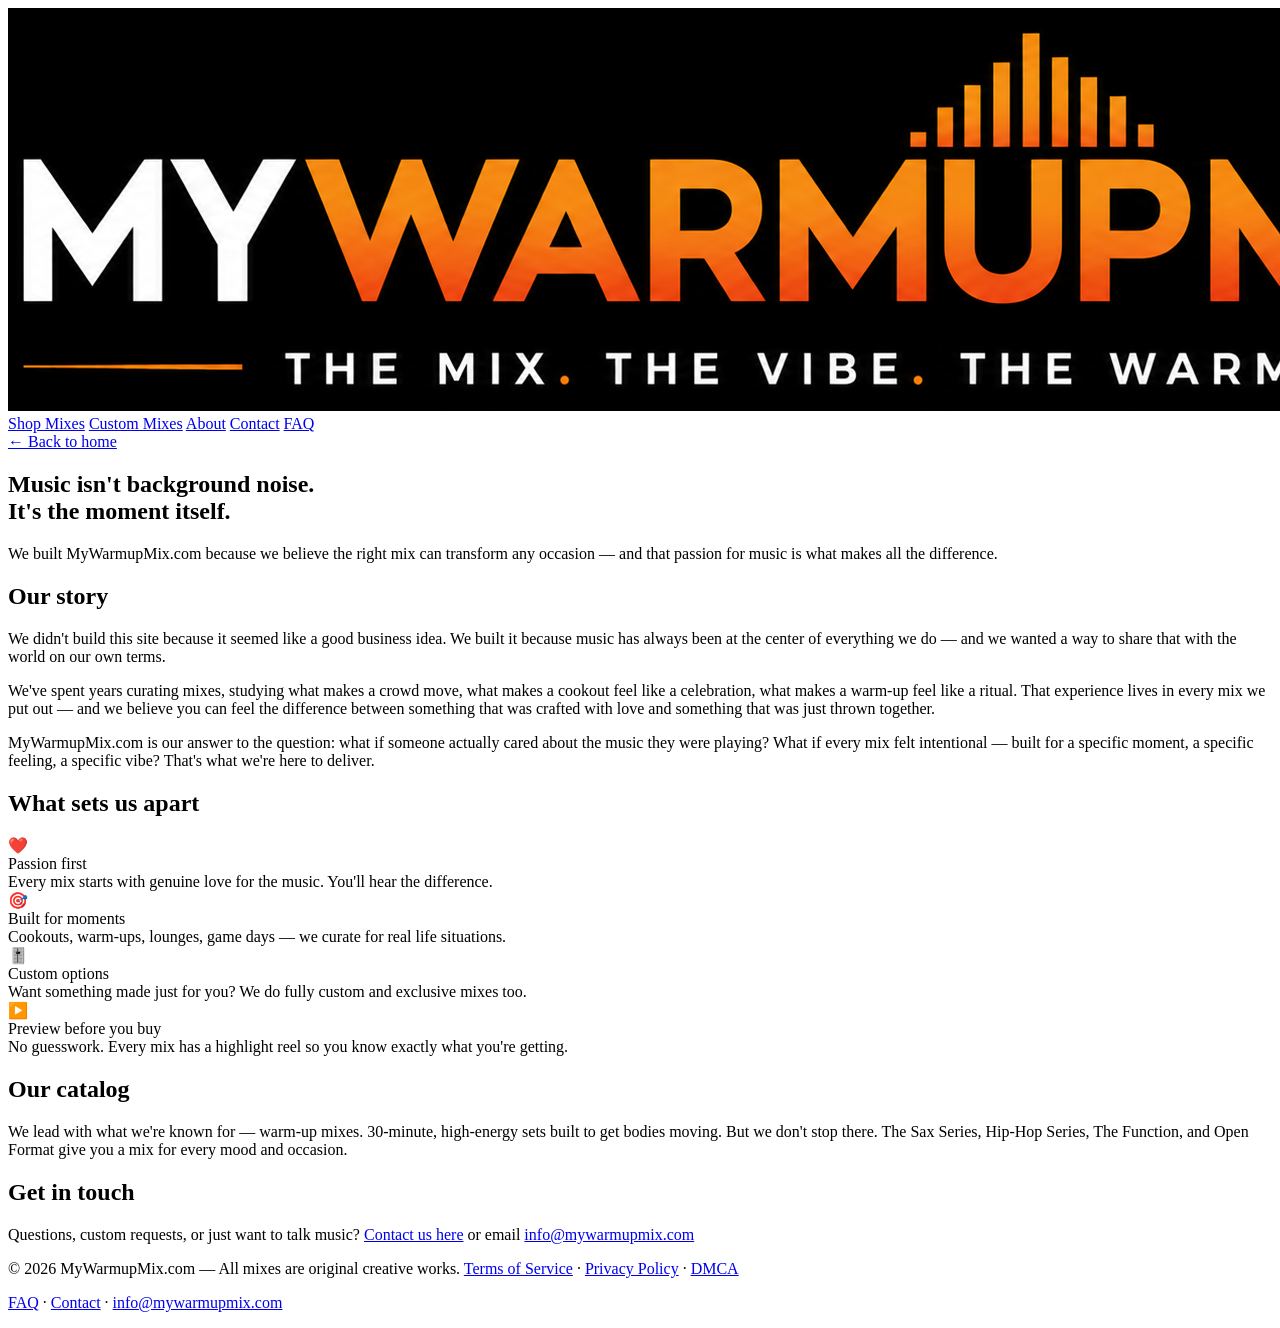
==== about.html @ 6320d059 "Add files via upload" ====
<!DOCTYPE html>
<html lang="en">
<head>
<meta charset="UTF-8">
<meta name="viewport" content="width=device-width, initial-scale=1.0">
<title>About Us — MyWarmupMix.com</title>
<meta name="description" content="Learn about the passion and story behind MyWarmupMix.com — premium DJ mixes built for every occasion.">
<meta name="robots" content="index, follow">
<link rel="canonical" href="https://www.mywarmupmix.com/about.html">
<link rel="stylesheet" href="styles.css">
</head>
<body>
<nav>
  <div class="logo"><a href="/"><img src="MyWarmupMix.png" alt="MyWarmupMix.com"></a></div>
  <div class="nav-links">
    <a href="/" id="nav-home">Shop Mixes</a>
    <a href="/custom.html" id="nav-custom">Custom Mixes</a>
    <a href="/about.html" id="nav-about">About</a>
    <a href="/contact.html" id="nav-contact">Contact</a>
    <a href="/faq.html" id="nav-faq">FAQ</a>
  </div>
</nav>

<div class="doc-page">
  <a class="doc-back" href="/">← Back to home</a>
  <div class="about-hero">
    <h2><span style="color:var(--text)">Music isn't background noise.</span><br><em style="font-style:normal;color:var(--accent)">It's the moment itself.</em></h2>
    <p>We built MyWarmupMix.com because we believe the right mix can transform any occasion — and that passion for music is what makes all the difference.</p>
  </div>
  <h2>Our story</h2>
  <p>We didn't build this site because it seemed like a good business idea. We built it because music has always been at the center of everything we do — and we wanted a way to share that with the world on our own terms.</p>
  <p>We've spent years curating mixes, studying what makes a crowd move, what makes a cookout feel like a celebration, what makes a warm-up feel like a ritual. That experience lives in every mix we put out — and we believe you can feel the difference between something that was crafted with love and something that was just thrown together.</p>
  <p>MyWarmupMix.com is our answer to the question: what if someone actually cared about the music they were playing? What if every mix felt intentional — built for a specific moment, a specific feeling, a specific vibe? That's what we're here to deliver.</p>
  <h2>What sets us apart</h2>
  <div class="about-pillars">
    <div class="pillar"><div class="pillar-icon">❤️</div><div class="pillar-title">Passion first</div><div class="pillar-desc">Every mix starts with genuine love for the music. You'll hear the difference.</div></div>
    <div class="pillar"><div class="pillar-icon">🎯</div><div class="pillar-title">Built for moments</div><div class="pillar-desc">Cookouts, warm-ups, lounges, game days — we curate for real life situations.</div></div>
    <div class="pillar"><div class="pillar-icon">🎚️</div><div class="pillar-title">Custom options</div><div class="pillar-desc">Want something made just for you? We do fully custom and exclusive mixes too.</div></div>
    <div class="pillar"><div class="pillar-icon">▶️</div><div class="pillar-title">Preview before you buy</div><div class="pillar-desc">No guesswork. Every mix has a highlight reel so you know exactly what you're getting.</div></div>
  </div>
  <h2>Our catalog</h2>
  <p>We lead with what we're known for — warm-up mixes. 30-minute, high-energy sets built to get bodies moving. But we don't stop there. The Sax Series, Hip-Hop Series, The Function, and Open Format give you a mix for every mood and occasion.</p>
  <h2>Get in touch</h2>
  <p>Questions, custom requests, or just want to talk music? <a href="/contact.html">Contact us here</a> or email <a href="mailto:info@mywarmupmix.com">info@mywarmupmix.com</a></p>
</div>

<div class="toast" id="toast"></div>
<footer>
  <p>© 2026 MyWarmupMix.com — All mixes are original creative works. <a href="/terms.html">Terms of Service</a> · <a href="/privacy.html">Privacy Policy</a> · <a href="/dmca.html">DMCA</a></p>
  <p><a href="/faq.html">FAQ</a> · <a href="/contact.html">Contact</a> · <a href="mailto:info@mywarmupmix.com">info@mywarmupmix.com</a></p>
</footer>
<script src="scripts.js"></script>
</body>
</html>
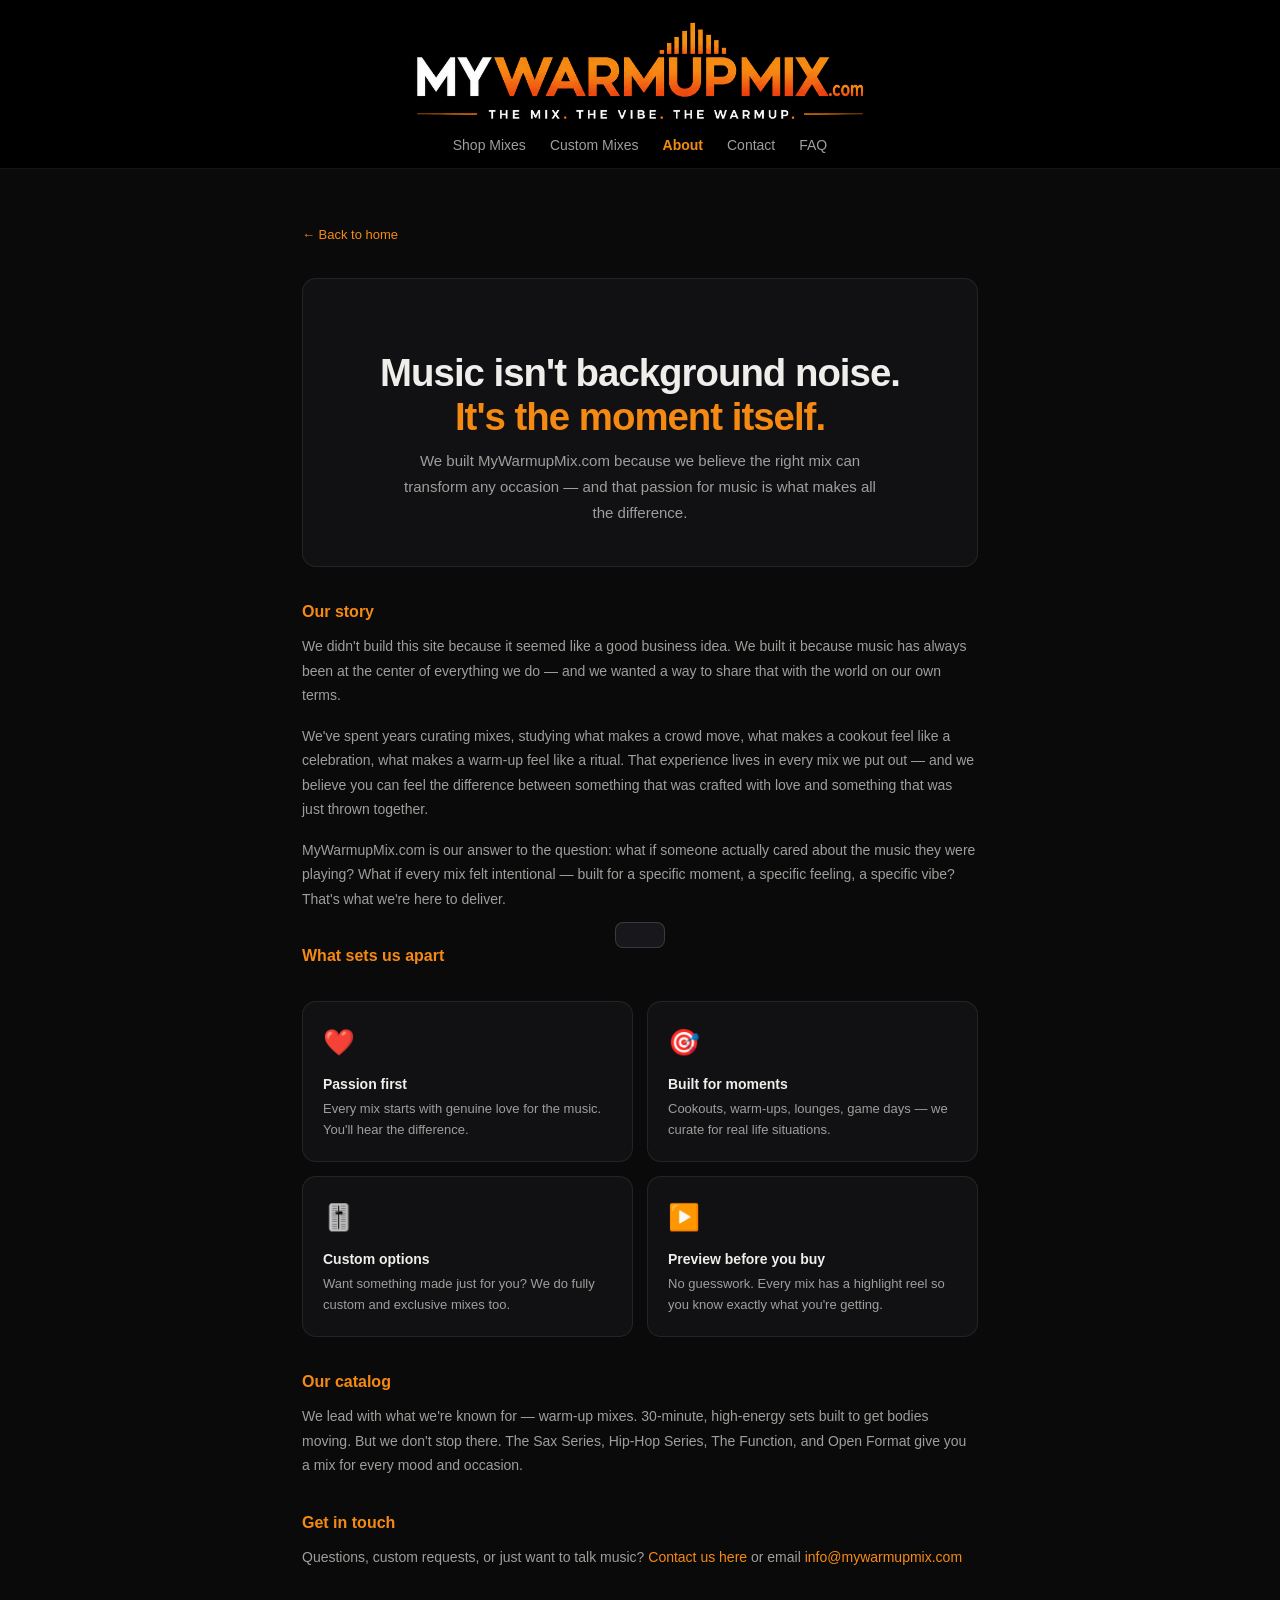
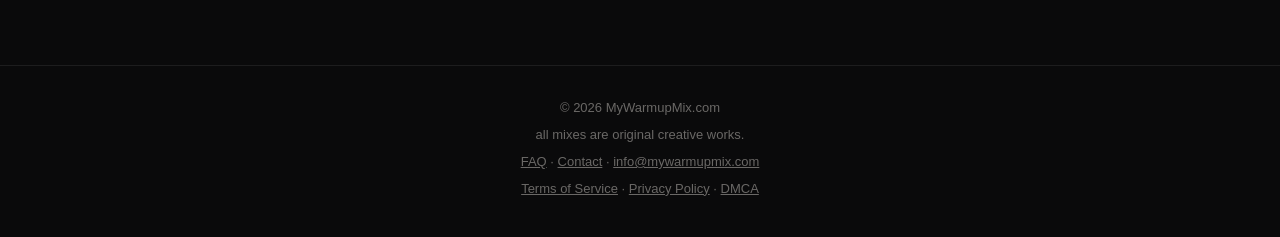
==== commit cdb6f4f7: "Update about.html" ====
--- a/about.html
+++ b/about.html
@@ -46,8 +46,10 @@
 
 <div class="toast" id="toast"></div>
 <footer>
-  <p>© 2026 MyWarmupMix.com — All mixes are original creative works. <a href="/terms.html">Terms of Service</a> · <a href="/privacy.html">Privacy Policy</a> · <a href="/dmca.html">DMCA</a></p>
+  <p>© 2026 MyWarmupMix.com</p>
+  <p>all mixes are original creative works.</p>
   <p><a href="/faq.html">FAQ</a> · <a href="/contact.html">Contact</a> · <a href="mailto:info@mywarmupmix.com">info@mywarmupmix.com</a></p>
+  <p><a href="/terms.html">Terms of Service</a> · <a href="/privacy.html">Privacy Policy</a> · <a href="/dmca.html">DMCA</a></p>
 </footer>
 <script src="scripts.js"></script>
 </body>
--- a/styles.css
+++ b/styles.css
@@ -0,0 +1,259 @@
+*, *::before, *::after { box-sizing: border-box; margin: 0; padding: 0; }
+:root {
+  --bg: #0a0a0b; --bg2: #111114; --bg3: #18181c; --bg4: #222228;
+  --border: rgba(255,255,255,0.08); --border2: rgba(255,255,255,0.15);
+  --text: #f0eeeb; --text2: #a09e9a; --text3: #6a6866;
+  --accent: #f58a13; --accent2: #c46e0a; --accent-dim: rgba(245,138,19,0.12);
+  --radius: 10px; --radius-lg: 14px;
+}
+body { background: var(--bg); color: var(--text); font-family: -apple-system, BlinkMacSystemFont, 'Segoe UI', sans-serif; font-size: 15px; line-height: 1.6; min-height: 100vh; }
+
+/* NAV */
+nav { display: flex; flex-direction: column; align-items: center; justify-content: center; padding: 1rem 2rem 0.75rem; border-bottom: 1px solid var(--border); background: #000; position: sticky; top: 0; z-index: 100; gap: 8px; }
+.logo { cursor: pointer; }
+.logo img { height: 110px; width: auto; display: block; }
+.nav-links { display: flex; gap: 1.5rem; align-items: center; }
+.nav-links a { color: var(--text2); text-decoration: none; font-size: 14px; cursor: pointer; transition: color 0.15s; }
+.nav-links a:hover { color: var(--text); }
+.nav-links a.active { color: var(--accent); font-weight: 600; }
+
+/* HERO */
+.hero { padding: 5rem 2rem 4rem; max-width: 860px; margin: 0 auto; text-align: center; }
+.hero-tag { display: inline-block; background: var(--accent-dim); color: var(--accent); font-size: 12px; font-weight: 600; letter-spacing: 1px; text-transform: uppercase; padding: 5px 14px; border-radius: 20px; margin-bottom: 1.5rem; border: 1px solid rgba(245,138,19,0.25); }
+.hero h1 { font-size: clamp(2rem, 5vw, 3.2rem); font-weight: 800; line-height: 1.15; letter-spacing: -1px; margin-bottom: 1rem; }
+.hero h1 em { font-style: normal; color: var(--accent); }
+.hero p { color: var(--text2); font-size: 17px; max-width: 580px; margin: 0 auto 2.5rem; }
+.hero-btns { display: flex; gap: 12px; justify-content: center; flex-wrap: wrap; }
+.btn-primary { background: transparent; color: var(--text); border: 1px solid var(--border2); padding: 12px 28px; border-radius: 8px; font-size: 15px; font-weight: 700; cursor: pointer; transition: all 0.15s; }
+.btn-primary:hover { background: var(--accent); color: #000; border-color: var(--accent); }
+.btn-outline { background: transparent; color: var(--text); border: 1px solid var(--border2); padding: 12px 28px; border-radius: 8px; font-size: 15px; font-weight: 500; cursor: pointer; transition: all 0.15s; }
+.btn-outline:hover { background: var(--accent); color: #000; border-color: var(--accent); }
+
+/* WARM-UP SPOTLIGHT */
+.warmup-spotlight { background: var(--bg2); border-bottom: 1px solid var(--border); padding: 3rem 2rem; }
+.warmup-spotlight-inner { max-width: 1120px; margin: 0 auto; }
+.spotlight-eyebrow { font-size: 11px; font-weight: 700; letter-spacing: 1.5px; text-transform: uppercase; color: var(--accent); margin-bottom: 6px; }
+.spotlight-header { display: flex; align-items: baseline; justify-content: space-between; margin-bottom: 0.5rem; flex-wrap: wrap; gap: 1rem; }
+.spotlight-title { font-size: 24px; font-weight: 800; letter-spacing: -0.5px; }
+.spotlight-link { font-size: 13px; color: var(--accent); cursor: pointer; text-decoration: none; }
+.spotlight-link:hover { text-decoration: underline; }
+.spotlight-desc { font-size: 14px; color: var(--text2); margin-bottom: 2rem; max-width: 100%; }
+
+/* EVERYTHING ELSE */
+.else-section { max-width: 1120px; margin: 0 auto; padding: 3rem 2rem; }
+.section-header { display: flex; align-items: baseline; justify-content: space-between; margin-bottom: 1.5rem; flex-wrap: wrap; gap: 1rem; }
+.section-title { font-size: 20px; font-weight: 700; letter-spacing: -0.3px; }
+.section-link { font-size: 13px; color: var(--accent); cursor: pointer; }
+.section-link:hover { text-decoration: underline; }
+.series-tabs { display: flex; gap: 8px; flex-wrap: wrap; margin-bottom: 2rem; }
+.stab { display: flex; align-items: center; gap: 7px; background: var(--bg3); border: 1px solid var(--border); color: var(--text2); padding: 8px 16px; border-radius: 22px; font-size: 13px; font-weight: 500; cursor: pointer; transition: all 0.15s; }
+.stab:hover { border-color: var(--border2); color: var(--text); }
+.stab.active { background: var(--accent); color: #000; border-color: var(--accent); font-weight: 700; }
+.stab-icon { font-size: 15px; }
+
+/* MIX GRID */
+.mix-grid { display: grid; grid-template-columns: repeat(auto-fill, minmax(220px, 1fr)); gap: 16px; }
+.mix-card { background: var(--bg2); border: 1px solid var(--border); border-radius: var(--radius-lg); overflow: hidden; cursor: pointer; transition: transform 0.15s, border-color 0.15s; position: relative; }
+.mix-card:hover { transform: translateY(-3px); border-color: var(--border2); }
+.mix-card.now-playing { border-color: var(--accent); }
+.mix-art { aspect-ratio: 1; position: relative; display: flex; align-items: center; justify-content: center; overflow: hidden; background-size: contain; background-repeat: no-repeat; background-position: center; }
+.mix-art-inner { display: flex; flex-direction: column; align-items: center; gap: 8px; z-index: 1; }
+.mix-art-icon { font-size: 3.5rem; line-height: 1; }
+.mix-art-title { font-size: 11px; font-weight: 800; letter-spacing: 2px; text-transform: uppercase; color: rgba(255,255,255,0.35); text-align: center; padding: 0 12px; }
+.mix-art-vol { position: absolute; inset: 0; display: flex; flex-direction: column; align-items: center; justify-content: center; z-index: 2; }
+.mix-art-vol-label { font-size: 1.75rem; font-weight: 900; letter-spacing: -0.5px; color: #fff; margin-bottom: 4px; text-shadow: 0 2px 20px rgba(0,0,0,0.9); line-height: 1.1; }
+.mix-art-vol-num { font-size: 1.75rem; font-weight: 900; color: var(--accent); letter-spacing: -0.5px; text-shadow: 0 2px 20px rgba(0,0,0,0.9); line-height: 1.1; }
+.mix-art-title-overlay { position: absolute; inset: 0; display: flex; align-items: center; justify-content: center; text-align: center; padding: 12px; font-size: 1.75rem; font-weight: 900; letter-spacing: -0.5px; color: #fff; text-shadow: 0 2px 20px rgba(0,0,0,0.9); z-index: 2; line-height: 1.1; }
+.mix-play-overlay { position: absolute; inset: 0; background: rgba(0,0,0,0.5); display: flex; align-items: center; justify-content: center; opacity: 0; transition: opacity 0.2s; }
+.mix-card:hover .mix-play-overlay { opacity: 1; }
+.play-circle { width: 52px; height: 52px; background: var(--accent); border-radius: 50%; display: flex; align-items: center; justify-content: center; }
+.play-circle svg { width: 18px; height: 18px; fill: #000; margin-left: 3px; }
+.mix-series-badge { position: absolute; top: 10px; left: 10px; font-size: 10px; font-weight: 700; letter-spacing: 0.5px; padding: 3px 9px; border-radius: 4px; }
+.now-playing-indicator { position: absolute; top: 10px; right: 10px; display: none; align-items: flex-end; gap: 2px; height: 16px; }
+.mix-card.now-playing .now-playing-indicator { display: flex; }
+.np-bar { width: 3px; background: var(--accent); border-radius: 2px; animation: npPulse 0.8s ease-in-out infinite alternate; }
+.np-bar:nth-child(1) { height: 6px; animation-delay: 0s; }
+.np-bar:nth-child(2) { height: 12px; animation-delay: 0.2s; }
+.np-bar:nth-child(3) { height: 8px; animation-delay: 0.4s; }
+.np-bar:nth-child(4) { height: 14px; animation-delay: 0.1s; }
+@keyframes npPulse { from { transform: scaleY(0.4); } to { transform: scaleY(1); } }
+.mix-info { padding: 14px; }
+.mix-series-label { font-size: 11px; font-weight: 600; text-transform: uppercase; letter-spacing: 0.8px; margin-bottom: 4px; }
+.mix-title { font-size: 15px; font-weight: 700; margin-bottom: 6px; line-height: 1.3; }
+.mix-tags { display: flex; flex-wrap: wrap; gap: 5px; margin-bottom: 10px; }
+.mix-tag { font-size: 11px; color: var(--text3); background: var(--bg4); padding: 2px 8px; border-radius: 4px; }
+.mix-footer { display: flex; align-items: center; justify-content: space-between; }
+.mix-price { font-size: 16px; font-weight: 700; color: var(--accent); }
+.mix-tracks { font-size: 12px; color: var(--text3); }
+
+/* TESTIMONIALS */
+.testimonials-section { background: var(--bg2); border-top: 1px solid var(--border); border-bottom: 1px solid var(--border); padding: 4rem 2rem; }
+.testimonials-inner { max-width: 1120px; margin: 0 auto; }
+.testimonials-grid { display: grid; grid-template-columns: repeat(auto-fit, minmax(280px, 1fr)); gap: 16px; margin-top: 2rem; }
+.testimonial-card { background: var(--bg3); border: 1px solid var(--border); border-radius: var(--radius-lg); padding: 1.5rem; }
+.testimonial-quote { font-size: 14px; color: var(--text2); line-height: 1.75; margin-bottom: 1.25rem; font-style: italic; }
+.testimonial-quote::before { content: '"'; color: var(--accent); font-size: 20px; font-style: normal; line-height: 1; display: block; margin-bottom: 6px; }
+.testimonial-author { display: flex; align-items: center; gap: 10px; }
+.testimonial-avatar { width: 36px; height: 36px; border-radius: 50%; background: var(--accent-dim); border: 1px solid rgba(245,138,19,0.3); display: flex; align-items: center; justify-content: center; font-size: 13px; font-weight: 700; color: var(--accent); flex-shrink: 0; }
+.testimonial-name { font-size: 13px; font-weight: 700; }
+.testimonial-role { font-size: 12px; color: var(--text3); }
+
+/* HOW IT WORKS */
+.how-section { max-width: 1120px; margin: 0 auto; padding: 4rem 2rem; }
+.how-grid { display: grid; grid-template-columns: repeat(auto-fit, minmax(200px, 1fr)); gap: 16px; }
+.how-card { background: var(--bg2); border: 1px solid var(--border); border-radius: var(--radius-lg); padding: 1.5rem 1.25rem; }
+.how-num { width: 32px; height: 32px; background: var(--accent-dim); border: 1px solid rgba(245,138,19,0.3); border-radius: 50%; display: flex; align-items: center; justify-content: center; font-size: 14px; font-weight: 700; color: var(--accent); margin-bottom: 14px; }
+.how-title { font-size: 15px; font-weight: 700; margin-bottom: 6px; }
+.how-desc { font-size: 13px; color: var(--text2); line-height: 1.6; }
+
+/* FAQ */
+.faq-section { max-width: 760px; margin: 0 auto; padding: 4rem 2rem; }
+.faq-item { border-bottom: 1px solid var(--border); }
+.faq-question { width: 100%; background: none; border: none; color: var(--text); font-size: 15px; font-weight: 600; text-align: left; padding: 1.25rem 0; cursor: pointer; display: flex; align-items: center; justify-content: space-between; gap: 1rem; font-family: inherit; }
+.faq-question:hover { color: var(--accent); }
+.faq-chev { font-size: 18px; color: var(--text3); transition: transform 0.2s; flex-shrink: 0; }
+.faq-question.open .faq-chev { transform: rotate(45deg); color: var(--accent); }
+.faq-answer { font-size: 14px; color: var(--text2); line-height: 1.75; padding-bottom: 1.25rem; display: none; }
+.faq-answer.open { display: block; }
+
+/* DOC PAGES */
+.doc-page { max-width: 740px; margin: 0 auto; padding: 3.5rem 2rem 5rem; }
+.doc-page h1 { font-size: 28px; font-weight: 800; letter-spacing: -0.5px; margin-bottom: 0.4rem; }
+.doc-page .doc-date { font-size: 13px; color: var(--text3); margin-bottom: 2.5rem; }
+.doc-page h2 { font-size: 16px; font-weight: 700; margin: 2rem 0 0.6rem; color: var(--accent); }
+.doc-page p { font-size: 14px; color: var(--text2); margin-bottom: 1rem; line-height: 1.75; }
+.doc-page a { color: var(--accent); text-decoration: none; }
+.doc-page a:hover { text-decoration: underline; }
+.doc-back { display: inline-flex; align-items: center; gap: 6px; font-size: 13px; color: var(--text3); text-decoration: none; margin-bottom: 2rem; transition: color 0.15s; display: block; }
+.doc-back:hover { color: var(--text); }
+
+/* ABOUT */
+.about-hero { background: var(--bg2); border: 1px solid var(--border); border-radius: var(--radius-lg); padding: 2.5rem 2rem; margin-bottom: 2rem; text-align: center; }
+.about-hero h2 { font-size: clamp(2rem, 5vw, 2.4rem); font-weight: 800; margin-bottom: 0.5rem; letter-spacing: -1px; line-height: 1.15; }
+.about-hero p { font-size: 15px; color: var(--text2); max-width: 480px; margin: 0 auto; }
+.about-pillars { display: grid; grid-template-columns: repeat(2, 1fr); gap: 14px; margin: 2rem 0; }
+.pillar { background: var(--bg2); border: 1px solid var(--border); border-radius: var(--radius-lg); padding: 1.25rem; }
+.pillar-icon { font-size: 1.6rem; margin-bottom: 10px; }
+.pillar-title { font-size: 14px; font-weight: 700; margin-bottom: 4px; }
+.pillar-desc { font-size: 13px; color: var(--text2); line-height: 1.6; }
+
+/* CONTACT & CUSTOM */
+.contact-page { max-width: 640px; margin: 0 auto; padding: 3.5rem 2rem 5rem; }
+.contact-page h1 { font-size: 28px; font-weight: 800; letter-spacing: -0.5px; margin-bottom: 0.4rem; }
+.contact-sub { font-size: 15px; color: var(--text2); margin-bottom: 2.5rem; }
+.custom-page { max-width: 860px; margin: 0 auto; padding: 3rem 2rem 5rem; }
+.custom-page h1 { font-size: 32px; font-weight: 800; letter-spacing: -0.5px; margin-bottom: 0.4rem; }
+.custom-sub { font-size: 15px; color: var(--text2); margin-bottom: 2.5rem; max-width: 580px; }
+.form-section { margin-bottom: 2rem; }
+.form-section-title { font-size: 11px; font-weight: 700; letter-spacing: 1.5px; text-transform: uppercase; color: var(--accent); margin-bottom: 1rem; }
+.form-grid { display: grid; grid-template-columns: 1fr 1fr; gap: 12px; margin-bottom: 12px; }
+.form-field { display: flex; flex-direction: column; gap: 5px; margin-bottom: 14px; }
+.form-field label { font-size: 12px; color: var(--text3); font-weight: 500; }
+.form-field input, .form-field select, .form-field textarea { background: var(--bg3); border: 1px solid var(--border2); border-radius: 7px; padding: 10px 12px; color: var(--text); font-size: 14px; font-family: inherit; transition: border-color 0.15s; }
+.form-field input:focus, .form-field select:focus, .form-field textarea:focus { outline: none; border-color: var(--accent); }
+.form-field input::placeholder, .form-field textarea::placeholder { color: var(--text3); }
+.form-field select option { background: var(--bg3); }
+.form-field textarea { resize: vertical; min-height: 120px; }
+.tracklist-form { background: var(--bg2); border: 1px solid var(--border); border-radius: var(--radius-lg); overflow: hidden; margin-bottom: 1.5rem; }
+.tracklist-form-header { display: grid; grid-template-columns: 36px 1fr 1fr; background: var(--bg3); border-bottom: 1px solid var(--border); padding: 10px 16px; }
+.tracklist-form-header span { font-size: 11px; font-weight: 700; letter-spacing: 1px; text-transform: uppercase; color: var(--text3); }
+.track-form-row { display: grid; grid-template-columns: 36px 1fr 1fr; border-bottom: 1px solid var(--border); align-items: center; }
+.track-form-row:last-child { border-bottom: none; }
+.track-form-num { padding: 0 0 0 16px; font-size: 12px; color: var(--text3); }
+.track-form-input { background: transparent; border: none; border-left: 1px solid var(--border); padding: 11px 12px; color: var(--text); font-size: 13px; font-family: inherit; width: 100%; }
+.track-form-input:focus { outline: none; background: var(--bg3); }
+.track-form-input::placeholder { color: var(--text3); }
+.order-summary { background: var(--bg2); border: 1px solid var(--border); border-radius: var(--radius-lg); padding: 1.5rem; margin-bottom: 1.5rem; }
+.order-summary-title { font-size: 11px; font-weight: 700; letter-spacing: 1.5px; text-transform: uppercase; color: var(--text3); margin-bottom: 1rem; }
+.order-line { display: flex; justify-content: space-between; align-items: center; font-size: 14px; padding: 6px 0; border-bottom: 1px solid var(--border); }
+.order-line-label { color: var(--text2); }
+.order-line-val { font-weight: 600; color: var(--text); }
+.order-total { display: flex; justify-content: space-between; align-items: center; margin-top: 1rem; padding-top: 1rem; border-top: 1px solid var(--border2); }
+.order-total-label { font-size: 15px; font-weight: 700; }
+.order-total-val { font-size: 22px; font-weight: 800; color: var(--accent); }
+.rush-row { display: flex; align-items: center; justify-content: space-between; background: var(--bg3); border: 1px solid var(--border); border-radius: 8px; padding: 12px 16px; margin-bottom: 1rem; cursor: pointer; transition: border-color 0.15s; }
+.rush-row:hover { border-color: var(--border2); }
+.rush-left { display: flex; align-items: center; gap: 10px; }
+.rush-left input { accent-color: var(--accent); width: 16px; height: 16px; cursor: pointer; }
+.rush-title { font-size: 14px; font-weight: 600; }
+.rush-desc { font-size: 12px; color: var(--text3); }
+.rush-price { font-size: 14px; font-weight: 700; color: var(--accent); }
+.consent-row { display: flex; gap: 10px; align-items: flex-start; margin-bottom: 14px; }
+.consent-row input { width: 16px; height: 16px; flex-shrink: 0; margin-top: 2px; accent-color: var(--accent); cursor: pointer; }
+.consent-row label { font-size: 12px; color: var(--text2); line-height: 1.5; cursor: pointer; }
+.btn-pay { width: 100%; padding: 16px; background: var(--accent); color: #000; border: none; border-radius: 8px; font-size: 17px; font-weight: 700; cursor: pointer; transition: background 0.15s; }
+.btn-pay:hover { background: var(--accent2); }
+.btn-submit { width: 100%; padding: 14px; background: var(--accent); color: #000; border: none; border-radius: 8px; font-size: 16px; font-weight: 700; cursor: pointer; transition: background 0.15s; margin-top: 8px; }
+.btn-submit:hover { background: var(--accent2); }
+
+/* MODAL */
+.overlay { position: fixed; inset: 0; background: rgba(0,0,0,0.78); z-index: 200; display: flex; align-items: flex-start; justify-content: center; padding: 2rem 1rem; overflow-y: auto; opacity: 0; pointer-events: none; transition: opacity 0.2s; }
+.overlay.open { opacity: 1; pointer-events: all; }
+.product-modal { background: var(--bg2); border: 1px solid var(--border2); border-radius: 18px; width: 100%; max-width: 680px; overflow: hidden; transform: translateY(20px); transition: transform 0.25s; }
+.overlay.open .product-modal { transform: translateY(0); }
+.modal-close { position: absolute; top: 1.25rem; right: 1.25rem; background: rgba(0,0,0,0.45); border: 1px solid var(--border2); color: var(--text); width: 34px; height: 34px; border-radius: 50%; cursor: pointer; font-size: 18px; display: flex; align-items: center; justify-content: center; z-index: 10; }
+.modal-close:hover { background: rgba(0,0,0,0.7); }
+.modal-art { aspect-ratio: 2.4/1; position: relative; display: flex; align-items: center; justify-content: center; overflow: hidden; background-size: cover; background-position: center; }
+.modal-art-inner { display: flex; flex-direction: column; align-items: center; gap: 10px; }
+.modal-art-sub { font-size: 12px; font-weight: 800; letter-spacing: 3px; text-transform: uppercase; color: rgba(255,255,255,0.3); }
+.modal-body { padding: 1.75rem; }
+.modal-series-label { font-size: 11px; font-weight: 700; text-transform: uppercase; letter-spacing: 1px; margin-bottom: 6px; }
+.modal-meta { display: flex; align-items: flex-start; justify-content: space-between; gap: 1rem; margin-bottom: 1rem; flex-wrap: wrap; }
+.modal-title { font-size: 26px; font-weight: 800; letter-spacing: -0.5px; line-height: 1.2; }
+.modal-price { font-size: 26px; font-weight: 800; color: var(--accent); white-space: nowrap; }
+.modal-tags { display: flex; flex-wrap: wrap; gap: 6px; margin-bottom: 1.5rem; }
+.modal-tag { font-size: 12px; color: var(--text2); background: var(--bg4); border: 1px solid var(--border); padding: 4px 10px; border-radius: 6px; }
+.tracklist-toggle { width: 100%; background: var(--bg3); border: 1px solid var(--border); border-radius: 8px; padding: 12px 16px; color: var(--text2); font-size: 14px; font-weight: 500; cursor: pointer; display: flex; align-items: center; justify-content: space-between; margin-bottom: 1rem; transition: background 0.15s; }
+.tracklist-toggle:hover { background: var(--bg4); }
+.tracklist-toggle .chev { transition: transform 0.2s; }
+.tracklist-toggle.open .chev { transform: rotate(180deg); }
+.tracklist { background: var(--bg3); border: 1px solid var(--border); border-radius: 8px; overflow: hidden; margin-bottom: 1rem; display: none; }
+.tracklist.open { display: block; }
+.track-row { display: grid; grid-template-columns: 24px 1fr; gap: 10px; padding: 9px 16px; border-bottom: 1px solid var(--border); font-size: 13px; align-items: center; }
+.track-row:last-child { border-bottom: none; }
+.track-num { color: var(--text3); font-size: 11px; }
+.track-name { color: var(--text); }
+.preview-block { background: var(--accent-dim); border: 1px solid rgba(245,138,19,0.25); border-radius: 10px; padding: 1rem 1.25rem; margin-bottom: 1rem; }
+.preview-label { font-size: 11px; font-weight: 700; letter-spacing: 1.5px; text-transform: uppercase; color: var(--accent); margin-bottom: 8px; display: flex; align-items: center; gap: 7px; }
+.live-dot { width: 7px; height: 7px; background: var(--accent); border-radius: 50%; flex-shrink: 0; }
+.preview-note { font-size: 12px; color: var(--text3); margin-bottom: 12px; line-height: 1.5; }
+.player-row { display: flex; align-items: center; gap: 14px; }
+.play-btn { width: 44px; height: 44px; background: var(--accent); border: none; border-radius: 50%; cursor: pointer; flex-shrink: 0; display: flex; align-items: center; justify-content: center; transition: background 0.15s; }
+.play-btn:hover { background: var(--accent2); }
+.play-btn svg { width: 16px; height: 16px; fill: #000; }
+.play-icon { margin-left: 2px; }
+.pause-icon { display: none; }
+.play-btn.playing .play-icon { display: none; }
+.play-btn.playing .pause-icon { display: block; }
+.prog-wrap { flex: 1; }
+.prog-bar { width: 100%; height: 4px; background: rgba(255,255,255,0.1); border-radius: 2px; cursor: pointer; appearance: none; -webkit-appearance: none; }
+.prog-bar::-webkit-slider-thumb { -webkit-appearance: none; width: 13px; height: 13px; border-radius: 50%; background: var(--accent); cursor: pointer; }
+.prog-time { font-size: 12px; color: var(--text3); min-width: 36px; text-align: right; }
+.watermark-line { font-size: 10px; color: var(--text3); font-style: italic; margin-top: 6px; }
+.buy-block { background: var(--bg3); border: 1px solid var(--border); border-radius: 10px; padding: 1.25rem; }
+.buy-label { font-size: 11px; font-weight: 700; letter-spacing: 1.5px; text-transform: uppercase; color: var(--text3); margin-bottom: 12px; }
+.license-sel { width: 100%; background: var(--bg4); border: 1px solid var(--border2); border-radius: 7px; padding: 10px 12px; color: var(--text); font-size: 14px; margin-bottom: 4px; cursor: pointer; appearance: none; background-image: url("data:image/svg+xml,%3Csvg width='10' height='6' viewBox='0 0 10 6' fill='none' xmlns='http://www.w3.org/2000/svg'%3E%3Cpath d='M1 1L5 5L9 1' stroke='%23a09e9a' stroke-width='1.5' stroke-linecap='round' stroke-linejoin='round'/%3E%3C/svg%3E"); background-repeat: no-repeat; background-position: right 12px center; }
+.license-desc { font-size: 12px; color: var(--text3); margin-bottom: 12px; padding: 0 2px; line-height: 1.5; }
+.btn-buy { width: 100%; padding: 14px; background: var(--accent); color: #000; border: none; border-radius: 8px; font-size: 16px; font-weight: 700; cursor: pointer; transition: background 0.15s; }
+.btn-buy:hover:not(:disabled) { background: var(--accent2); }
+.btn-buy:disabled { opacity: 0.38; cursor: not-allowed; }
+.secure-note { text-align: center; font-size: 11px; color: var(--text3); margin-top: 10px; }
+
+/* FOOTER */
+footer { border-top: 1px solid var(--border); padding: 2rem; text-align: center; color: var(--text3); font-size: 13px; }
+footer a { color: var(--text3); text-decoration: underline; cursor: pointer; }
+footer p { margin-bottom: 6px; }
+
+/* TOAST */
+.toast { position: fixed; bottom: 2rem; left: 50%; transform: translateX(-50%) translateY(80px); background: var(--bg3); border: 1px solid var(--border2); color: var(--text); padding: 12px 24px; border-radius: 8px; font-size: 14px; font-weight: 500; z-index: 9999; transition: transform 0.3s; white-space: nowrap; pointer-events: none; }
+.toast.show { transform: translateX(-50%) translateY(0); }
+
+/* MOBILE */
+@media (max-width: 768px) {
+  nav { padding: 0.75rem 1rem; gap: 6px; }
+  .logo img { height: 55px; max-width: 85vw; object-fit: contain; }
+  .nav-links { gap: 0.9rem; }
+  .nav-links a { font-size: 12px; }
+  .form-grid { grid-template-columns: 1fr; }
+  .about-pillars { grid-template-columns: 1fr; }
+}
